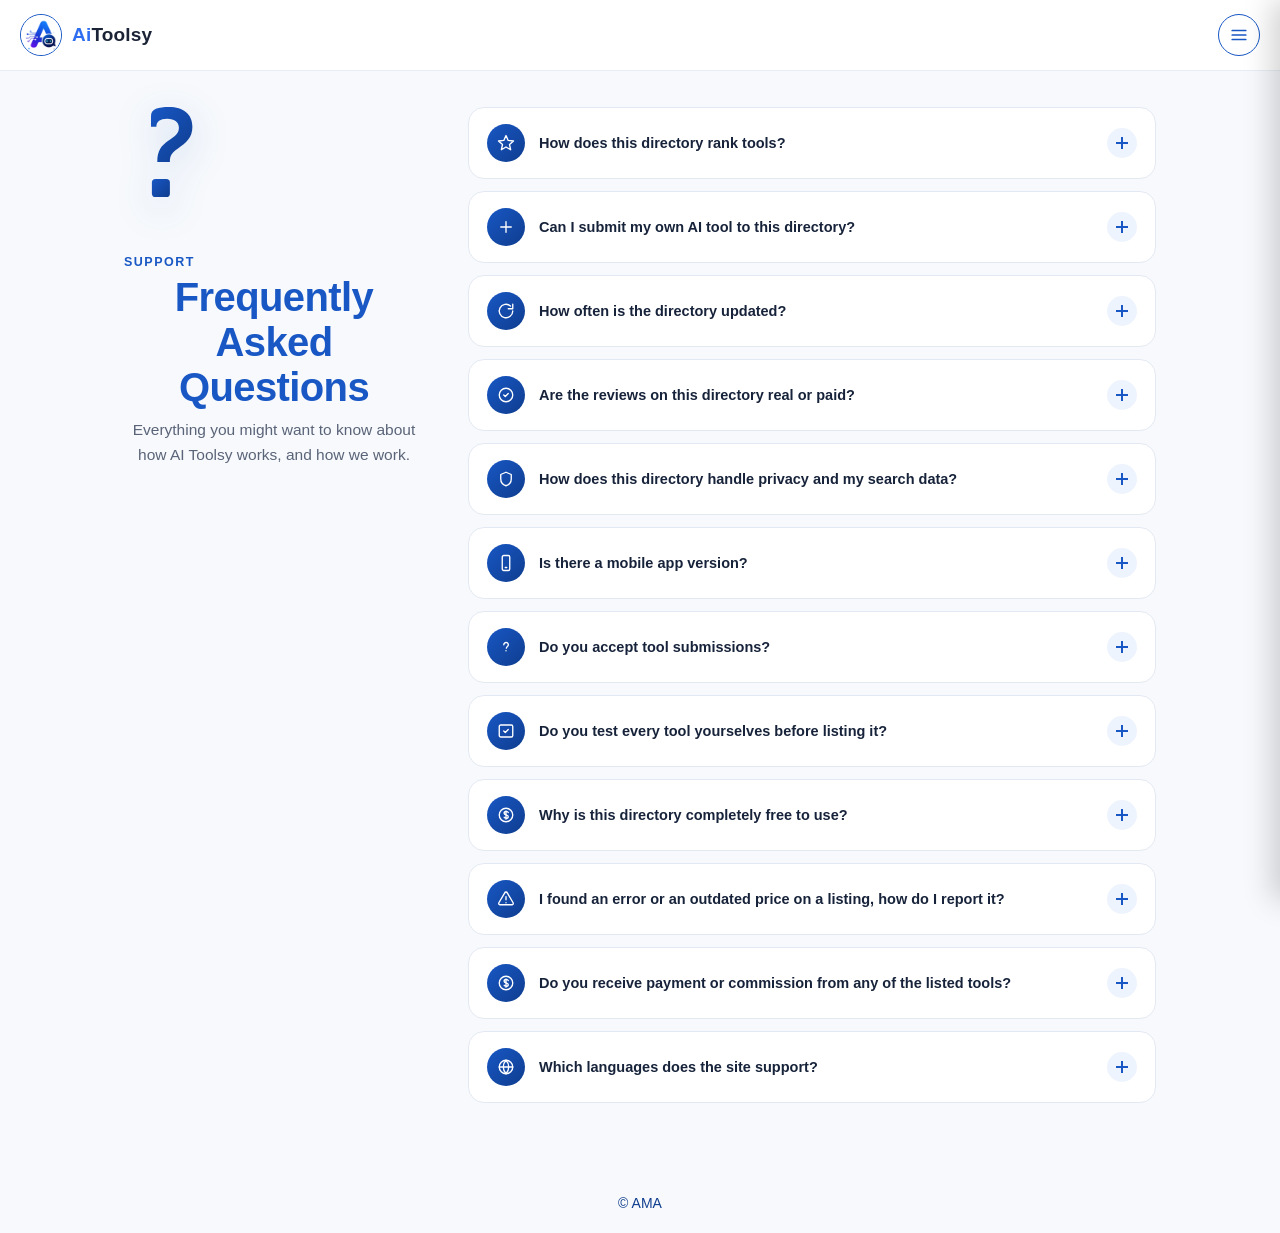
==== faq.html @ fa886125 "." ====
<!DOCTYPE html>
<html lang="en">
<head>
<meta charset="UTF-8" />
<meta name="viewport" content="width=device-width, initial-scale=1.0" />
<title>FAQ / Help Center — AI Toolsy</title>
<link rel="stylesheet" href="assets/nav.css" />
<link rel="stylesheet" href="assets/style.css" />
<link rel="stylesheet" href="assets/pages.css" />
</head>
<body data-current="faq">

  <header class="app-topbar">
    <a href="guide.html" class="brand-lockup">
      <span class="brand-avatar">
        <img src="assets/media/logo-mark.png" alt="AI Toolsy" />
      </span>
      <span class="brand-name"><span class="brand-ai">Ai</span><span class="brand-rest">Toolsy</span></span>
    </a>
    <button id="menu-btn" class="menu-btn" type="button" aria-label="Open menu">
      <svg width="18" height="18" viewBox="0 0 24 24" fill="none" stroke="currentColor" stroke-width="2.3" stroke-linecap="round">
        <line x1="3" y1="6" x2="21" y2="6"></line>
        <line x1="3" y1="12" x2="21" y2="12"></line>
        <line x1="3" y1="18" x2="21" y2="18"></line>
      </svg>
    </button>
  </header>

  <div id="drawer-overlay" class="drawer-overlay" hidden></div>
  <aside id="drawer" class="drawer" hidden>
    <div class="drawer-header">
      <img src="assets/media/logo-mark.png" alt="AI Toolsy" />
      <span class="brand-name"><span class="brand-ai">Ai</span><span class="brand-rest">Toolsy</span></span>
      <button id="drawer-close" class="drawer-close" type="button" aria-label="Close menu">&times;</button>
    </div>

    <button class="drawer-item" data-page="guide" data-i18n="nav.home">
      <svg width="17" height="17" viewBox="0 0 24 24" fill="none" stroke="currentColor" stroke-width="2"><path d="M3 11l9-8 9 8"/><path d="M5 10v10h14V10"/></svg>
      Home
    </button>
    <button class="drawer-item" data-page="blog" data-i18n="nav.blog">
      <svg width="17" height="17" viewBox="0 0 24 24" fill="none" stroke="currentColor" stroke-width="2"><rect x="3" y="4" width="18" height="16" rx="2"/><line x1="7" y1="9" x2="17" y2="9"/><line x1="7" y1="13" x2="17" y2="13"/><line x1="7" y1="17" x2="12" y2="17"/></svg>
      Blog
    </button>
    <button class="drawer-item" data-page="bookmarks" data-i18n="nav.bookmarks">
      <svg width="17" height="17" viewBox="0 0 24 24" fill="none" stroke="currentColor" stroke-width="2"><path d="M6 3h12v18l-6-4-6 4V3z"/></svg>
      Bookmarks
    </button>
    <button class="drawer-item" data-page="faq" data-i18n="nav.faq">
      <svg width="17" height="17" viewBox="0 0 24 24" fill="none" stroke="currentColor" stroke-width="2"><circle cx="12" cy="12" r="9"/><path d="M9.5 9a2.5 2.5 0 0 1 5 0c0 1.7-2.5 1.9-2.5 3.6"/><line x1="12" y1="16.5" x2="12" y2="16.6"/></svg>
      FAQ / Help Center
    </button>

    <button class="drawer-item" data-page="games" data-i18n="nav.games">
      <svg width="17" height="17" viewBox="0 0 24 24" fill="none" stroke="currentColor" stroke-width="2"><rect x="3" y="4" width="18" height="16" rx="2"/><circle cx="8.5" cy="12" r="1.4"/><circle cx="15.5" cy="10" r="1.4"/><circle cx="15.5" cy="14" r="1.4"/></svg>
      Games
    </button>

    <div class="drawer-section">
      <button class="drawer-item" id="lang-toggle" type="button">
        <svg width="17" height="17" viewBox="0 0 24 24" fill="none" stroke="currentColor" stroke-width="2"><circle cx="12" cy="12" r="9"/><line x1="3" y1="12" x2="21" y2="12"/><path d="M12 3c2.5 2.6 4 6 4 9s-1.5 6.4-4 9c-2.5-2.6-4-6-4-9s1.5-6.4 4-9z"/></svg>
        <span data-i18n="nav.languages">Languages</span>
        <span class="plus">+</span>
      </button>
      <div class="drawer-sub" id="lang-list">
        <button class="drawer-sub-item lang-option" data-lang="en">English</button>
        <button class="drawer-sub-item lang-option" data-lang="fr">Français</button>
        <button class="drawer-sub-item lang-option" data-lang="ar">العربية</button>
        <button class="drawer-sub-item lang-option" data-lang="de">Deutsch</button>
        <button class="drawer-sub-item lang-option" data-lang="es">Español</button>
      </div>
    </div>

    <div class="drawer-spacer"></div>

    <div class="drawer-bottom">
      <button class="drawer-item" data-page="about" data-i18n="nav.about">
        <svg width="17" height="17" viewBox="0 0 24 24" fill="none" stroke="currentColor" stroke-width="2"><circle cx="12" cy="12" r="9"/><line x1="12" y1="11" x2="12" y2="16"/><line x1="12" y1="7.5" x2="12" y2="7.6"/></svg>
        About Us
      </button>
      <button class="drawer-item" id="support-toggle" type="button">
        <svg width="17" height="17" viewBox="0 0 24 24" fill="none" stroke="currentColor" stroke-width="2"><path d="M4 13a8 8 0 0 1 16 0"/><path d="M4 13v4a2 2 0 0 0 2 2h1v-6H5a1 1 0 0 0-1 1z"/><path d="M20 13v4a2 2 0 0 1-2 2h-1v-6h1a1 1 0 0 1 1 1z"/></svg>
        <span data-i18n="nav.support">Support</span>
        <span class="plus">+</span>
      </button>
      <div class="drawer-sub" id="support-list">
        <div class="drawer-sub-row">
          <svg viewBox="0 0 24 24" fill="none" stroke="currentColor" stroke-width="2"><rect x="3" y="5" width="18" height="14" rx="2"/><path d="M3 7l9 6 9-6"/></svg>
          <span>Email (to be added)</span>
        </div>
        <div class="drawer-sub-row">
          <svg viewBox="0 0 24 24" fill="none" stroke="currentColor" stroke-width="2"><path d="M15 8h-2a2 2 0 0 0-2 2v2H9v3h2v7h3v-7h2.2L17 13h-3v-1.5c0-.6.4-1 1-1h2V8z"/></svg>
          <span>Facebook (coming soon)</span>
        </div>
        <div class="drawer-sub-row">
          <svg viewBox="0 0 24 24" fill="none" stroke="currentColor" stroke-width="2"><rect x="3" y="3" width="18" height="18" rx="5"/><circle cx="12" cy="12" r="4"/><circle cx="17.2" cy="6.8" r="1"/></svg>
          <span>Instagram (coming soon)</span>
        </div>
        <div class="drawer-sub-row">
          <svg viewBox="0 0 24 24" fill="none" stroke="currentColor" stroke-width="2"><path d="M14 3v10.5a3.5 3.5 0 1 1-3-3.46"/><path d="M14 3c.5 2.5 2.3 4.2 5 4.5"/></svg>
          <span>TikTok (coming soon)</span>
        </div>
      </div>
    </div>
  </aside>

  <div class="page-wrap">
    <div class="content-wrap faq-content-wrap">
      <div class="faq-layout">
        <div class="faq-intro">
          <div class="faq-mark" aria-hidden="true">
            <svg viewBox="0 0 100 140" xmlns="http://www.w3.org/2000/svg">
              <defs>
                <linearGradient id="faqMarkGrad" x1="0" y1="0" x2="1" y2="1">
                  <stop offset="0" stop-color="#1857c4"/>
                  <stop offset="1" stop-color="#0f3d8f"/>
                </linearGradient>
              </defs>
              <path d="M30 10c0-8 8-10 20-10 16 0 26 8 26 22 0 12-7 18-16 24-7 4.5-9 8-9 15h-14c0-12 4-18 13-24 7-4.7 11-8 11-14 0-6-4.5-10-13-10-8 0-12 3-12 9H30Z" fill="url(#faqMarkGrad)"/>
              <rect x="31" y="80" width="20" height="20" rx="4" fill="url(#faqMarkGrad)"/>
            </svg>
          </div>
          <p class="faq-eyebrow">Support</p>
          <h1 class="page-title">Frequently Asked Questions</h1>
          <p class="page-lead">Everything you might want to know about how AI Toolsy works, and how we work.</p>
        </div>
        <div id="faq-list" class="faq-list"></div>
      </div>
    </div>
  </div>

  <footer class="site-footer">
    <span>&copy; AMA</span>
  </footer>

  <script src="assets/faq-data.js"></script>
  <script src="assets/content-translations.js"></script>
  <script src="assets/content-i18n.js"></script>
  <script src="assets/faq.js"></script>
  <script src="assets/i18n.js"></script>
  <script src="assets/nav.js"></script>
  <script src="assets/motion.js"></script>
</body>
</html>
---- assets/nav.css ----
/* ============ Shared page-load fade (see assets/motion.js) ============ */
body {
  opacity: 0;
  transition: opacity .28s ease;
}
html.page-ready body {
  opacity: 1;
}

/* ============ Scroll reveal (see assets/motion.js) ============ */
[data-reveal] {
  opacity: 0;
  transform: translateY(16px);
  transition: opacity .45s ease, transform .45s ease;
}
[data-reveal].reveal-visible {
  opacity: 1;
  transform: translateY(0);
}

/* ============ Shared top bar + side drawer used on every inner page ============ */

.app-topbar {
  position: sticky;
  top: 0;
  z-index: 40;
  display: flex;
  align-items: center;
  justify-content: space-between;
  gap: 12px;
  padding: 14px 20px;
  background: rgba(255, 255, 255, 0.92);
  backdrop-filter: blur(6px);
  border-bottom: 1px solid #E9EDF5;
}

.brand-lockup {
  display: flex;
  align-items: center;
  gap: 10px;
  text-decoration: none;
  flex-shrink: 0;
  min-width: 0;
}

.brand-avatar {
  width: 42px;
  height: 42px;
  border-radius: 50%;
  border: 1.5px solid var(--blue, #1857c4);
  overflow: hidden;
  flex-shrink: 0;
  display: block;
  background: #ffffff;
}

.brand-avatar img {
  width: 100%;
  height: 100%;
  object-fit: cover;
  display: block;
}

.brand-name {
  font-weight: 800;
  font-size: clamp(15px, 3.4vw, 19px);
  letter-spacing: 0.01em;
  white-space: nowrap;
}

.brand-ai { color: #2f6df0; }
.brand-rest { color: #1B2437; }

/* ---------- Title banner (the user's own graphic, sits above the search bar) ---------- */
.guide-title-wrap {
  display: flex;
  justify-content: center;
  align-items: center;
  margin: 0 auto 2px;
}

.title-wrap {
  position: relative;
  display: inline-flex;
  align-items: center;
  justify-content: center;
  padding: 0 12px;
  width: 100%;
}

.app-title-banner {
  display: block;
  width: 100%;
  max-width: 300px;
  height: auto;
}

.app-title-h1-reset {
  margin: 0;
  display: contents;
}

@media (max-width: 640px) {
  .title-wrap { padding: 2px 16px; }
  .app-title-banner { max-width: 250px; }
}

@media (max-width: 420px) {
  .title-wrap { padding: 2px 10px; }
  .app-title-banner { max-width: 195px; }
}

.menu-btn {
  width: 42px;
  height: 42px;
  border-radius: 50%;
  border: 1.5px solid var(--blue, #1857c4);
  background: #ffffff;
  color: var(--blue, #1857c4);
  display: flex;
  align-items: center;
  justify-content: center;
  cursor: pointer;
  flex-shrink: 0;
  transition: background 0.2s ease;
}

.menu-btn:hover {
  background: #eef4ff;
}

/* ---------- Drawer ---------- */
.drawer-overlay {
  position: fixed;
  inset: 0;
  background: rgba(10, 16, 30, 0.4);
  z-index: 49;
  opacity: 0;
  pointer-events: none;
  transition: opacity 0.25s ease;
}

.drawer-overlay.open {
  opacity: 1;
  pointer-events: auto;
}

.drawer {
  position: fixed;
  top: 0;
  right: 0;
  bottom: 0;
  width: min(320px, 84vw);
  background: #ffffff;
  z-index: 50;
  box-shadow: -8px 0 28px rgba(0, 0, 0, 0.18);
  transform: translateX(100%);
  transition: transform 0.3s ease;
  display: flex;
  flex-direction: column;
  overflow-y: auto;
  padding: 18px 0 24px;
}

.drawer.open {
  transform: translateX(0);
}

.drawer-header {
  display: flex;
  align-items: center;
  gap: 10px;
  padding: 4px 20px 16px;
  border-bottom: 1px solid #EDF1F8;
  margin-bottom: 8px;
}

.drawer-header img {
  width: 34px;
  height: 34px;
  border-radius: 50%;
  border: 1.5px solid var(--blue, #1857c4);
  object-fit: cover;
}

.drawer-header span {
  font-weight: 700;
  color: var(--blue, #1857c4);
  font-size: 15px;
}

.drawer-header .brand-name {
  font-size: 16px;
}

.drawer-close {
  margin-left: auto;
  background: none;
  border: none;
  font-size: 22px;
  color: #888;
  cursor: pointer;
  line-height: 1;
}

.drawer-item {
  display: flex;
  align-items: center;
  gap: 10px;
  width: 100%;
  text-align: left;
  padding: 13px 20px;
  border: none;
  background: none;
  font-size: 15px;
  font-weight: 600;
  color: #33404f;
  cursor: pointer;
  font-family: inherit;
  transition: background 0.15s ease, color 0.15s ease;
}

.drawer-item:hover {
  background: #F1F5FC;
}

.drawer-item.active {
  background: #E9F0FC;
  color: var(--blue, #1857c4);
  border-right: 3px solid var(--blue, #1857c4);
}

.drawer-item .chev,
.drawer-item .plus {
  margin-left: auto;
  color: #9aa9c4;
  font-size: 15px;
  transition: transform 0.2s ease;
}

.drawer-section {
  border-top: 1px solid #EDF1F8;
  margin-top: 6px;
  padding-top: 6px;
}

.drawer-sub {
  max-height: 0;
  overflow: hidden;
  transition: max-height 0.25s ease;
  background: #FAFBFE;
}

.drawer-sub.open {
  max-height: 320px;
}

.drawer-sub-item {
  display: flex;
  align-items: center;
  gap: 10px;
  width: 100%;
  text-align: left;
  padding: 11px 20px 11px 44px;
  border: none;
  background: none;
  font-size: 14px;
  color: #4a5768;
  cursor: pointer;
  font-family: inherit;
}

.drawer-sub-item:hover {
  background: #F1F5FC;
}

.drawer-sub-item.active-lang {
  color: var(--blue, #1857c4);
  font-weight: 700;
}

.drawer-sub-row {
  display: flex;
  align-items: center;
  gap: 10px;
  padding: 10px 20px 10px 44px;
  font-size: 13.5px;
  color: #4a5768;
}

.drawer-sub-row svg,
.drawer-sub-row img {
  width: 18px;
  height: 18px;
  flex-shrink: 0;
}

.drawer-spacer {
  flex: 1;
}

.drawer-bottom {
  border-top: 1px solid #EDF1F8;
  padding-top: 6px;
}

/* ---------- Page shell shared by inner pages ---------- */
.page-wrap {
  min-height: calc(100vh - 72px);
  background: #F7F9FC;
}
---- assets/style.css ----
:root {
  --blue: #1857c4;
  --blue-dark: #0f3d8f;
  --cream: #FBF3E3;
  --black: #1a1a1a;
  --white: #ffffff;
}

/* ============ Scroll reveal (see assets/motion.js) ============ */
[data-reveal] {
  opacity: 0;
  transform: translateY(16px);
  transition: opacity .45s ease, transform .45s ease;
}
[data-reveal].reveal-visible {
  opacity: 1;
  transform: translateY(0);
}

* {
  box-sizing: border-box;
}

html, body {
  margin: 0;
  padding: 0;
}

body {
  background: #F7F9FC;
  font-family: -apple-system, BlinkMacSystemFont, "Segoe UI", Roboto, Helvetica, Arial, sans-serif;
  color: var(--black);
  min-height: 100vh;
  display: flex;
  flex-direction: column;
}

/* ---------- Page header (search) ---------- */
.guide-header {
  text-align: center;
  padding: 2px 20px 2px;
}

.guide-lead {
  color: var(--blue);
  font-size: clamp(24px, 4.4vw, 38px);
  font-weight: 800;
  letter-spacing: -0.01em;
  margin: 0 0 4px;
}

/* ---------- Search bar ---------- */
.search-wrap {
  position: relative;
  max-width: 540px;
  margin: 2px auto 0;
  display: flex;
  align-items: center;
}

.search-icon {
  position: absolute;
  left: 8px;
  top: 50%;
  transform: translateY(-50%);
  width: 34px;
  height: 34px;
  border-radius: 50%;
  background: linear-gradient(135deg, var(--blue) 0%, var(--blue-dark) 100%);
  border: none;
  padding: 0;
  color: #ffffff;
  display: flex;
  align-items: center;
  justify-content: center;
  cursor: pointer;
  box-shadow: 0 4px 10px rgba(24, 87, 196, .28);
}

.search-icon svg { width: 16px; height: 16px; }

.search-input {
  width: 100%;
  padding: 15px 20px 15px 54px;
  border: 1.5px solid #E3E8F0;
  border-radius: 999px;
  background: var(--white);
  color: var(--black);
  font-size: 15.5px;
  font-family: inherit;
  outline: none;
  box-shadow: 0 4px 16px rgba(16, 24, 40, .07);
  transition: border-color .2s ease, box-shadow .2s ease;
}

.search-input::placeholder {
  color: #9aa9c4;
}

.search-input:focus {
  border-color: var(--blue);
  box-shadow: 0 8px 24px rgba(24, 87, 196, 0.16);
}

.search-status {
  text-align: center;
  color: var(--blue-dark);
  font-size: 13.5px;
  margin: 14px 0 0;
}

.category-box.search-hidden {
  display: none;
}

.tool-item.search-hidden {
  display: none;
}

/* ---------- Controls row: sort ---------- */
.controls-row {
  display: flex;
  justify-content: flex-end;
  flex: none;
  position: relative;
}

.sort-control {
  position: relative;
}

.sort-btn {
  display: flex;
  align-items: center;
  gap: 9px;
  padding: 10px 18px 10px 14px;
  border: 1.5px solid var(--blue);
  border-radius: 999px;
  background: linear-gradient(180deg, #ffffff 0%, #F5F9FF 100%);
  color: var(--blue);
  font-size: 14px;
  font-weight: 700;
  font-family: inherit;
  cursor: pointer;
  box-shadow: 0 2px 8px rgba(24, 87, 196, .08);
  transition: background .2s ease, transform .2s ease, box-shadow .2s ease, border-color .2s ease;
}

.sort-btn-icon {
  display: flex;
  align-items: center;
  justify-content: center;
  width: 18px;
  height: 18px;
  transition: transform .3s cubic-bezier(.34, 1.56, .64, 1);
}
.sort-btn-icon svg { width: 100%; height: 100%; }

.sort-btn:hover {
  background: linear-gradient(180deg, #ffffff 0%, #EAF1FE 100%);
  box-shadow: 0 6px 16px rgba(24, 87, 196, .18);
  transform: translateY(-1px);
}
.sort-control.open .sort-btn {
  background: var(--blue);
  color: #ffffff;
  box-shadow: 0 6px 18px rgba(24, 87, 196, .32);
}
.sort-control.open .sort-btn-icon { transform: rotate(-90deg); }

.sort-btn .sort-chevron {
  width: 8px;
  height: 8px;
  border-right: 2px solid currentColor;
  border-bottom: 2px solid currentColor;
  transform: rotate(45deg);
  transition: transform 0.25s ease;
  margin-top: -3px;
}

.sort-control.open .sort-btn .sort-chevron {
  transform: rotate(-135deg);
  margin-top: 3px;
}

.sort-dropdown {
  position: absolute;
  top: calc(100% + 10px);
  right: 0;
  min-width: 240px;
  background: rgba(255, 255, 255, .85);
  backdrop-filter: blur(14px);
  border: 1.5px solid #DCE6F8;
  border-radius: 16px;
  box-shadow: 0 20px 44px rgba(16, 24, 40, .18);
  overflow: hidden;
  padding: 6px;
  opacity: 0;
  transform: translateY(-8px) scale(.97);
  pointer-events: none;
  transform-origin: top right;
  transition: opacity 0.2s ease, transform 0.2s cubic-bezier(.22, 1, .36, 1);
  z-index: 20;
}

.sort-control.open .sort-dropdown {
  opacity: 1;
  transform: translateY(0) scale(1);
  pointer-events: auto;
}

.sort-option {
  display: flex;
  align-items: center;
  gap: 10px;
  width: 100%;
  text-align: left;
  padding: 10px 12px;
  border: none;
  border-radius: 10px;
  background: none;
  font-size: 13.5px;
  font-weight: 600;
  font-family: inherit;
  color: #33404f;
  cursor: pointer;
  opacity: 0;
  transform: translateX(8px);
  animation: sortOptionIn .28s ease forwards;
  transition: background .16s ease, color .16s ease;
}
.sort-control.open .sort-option:nth-child(1) { animation-delay: .03s; }
.sort-control.open .sort-option:nth-child(2) { animation-delay: .07s; }
.sort-control.open .sort-option:nth-child(3) { animation-delay: .11s; }
.sort-control.open .sort-option:nth-child(4) { animation-delay: .15s; }
@keyframes sortOptionIn {
  to { opacity: 1; transform: translateX(0); }
}

.sort-option-icon {
  flex: none;
  width: 26px;
  height: 26px;
  border-radius: 8px;
  display: flex;
  align-items: center;
  justify-content: center;
  background: #F0F4FB;
  color: #7A879A;
  transition: background .18s ease, color .18s ease, transform .25s cubic-bezier(.34, 1.56, .64, 1);
}
.sort-option-icon svg { width: 14px; height: 14px; }

.sort-option-check {
  margin-inline-start: auto;
  width: 14px;
  height: 14px;
  flex: none;
  color: var(--blue);
  opacity: 0;
  transform: scale(.5);
  transition: opacity .18s ease, transform .18s cubic-bezier(.34, 1.56, .64, 1);
}
.sort-option-check svg { width: 100%; height: 100%; }

.sort-option:hover {
  background: #F3F8FC;
}
.sort-option:hover .sort-option-icon { transform: scale(1.08) rotate(-6deg); }

.sort-option.active {
  color: var(--blue);
  font-weight: 700;
  background: #E9F0FC;
}
.sort-option.active .sort-option-icon { background: var(--blue); color: #ffffff; }
.sort-option.active .sort-option-check { opacity: 1; transform: scale(1); }

/* ---------- Main / Grid ---------- */
main {
  flex: 1;
  padding: 0 24px 60px;
  max-width: 1180px;
  margin: 0 auto;
  width: 100%;
}

.categories-heading {
  display: flex;
  align-items: flex-end;
  justify-content: space-between;
  flex-wrap: wrap;
  gap: 14px 20px;
  margin: 4px 0 14px;
}

.categories-heading h2 {
  margin: 0;
  background: linear-gradient(120deg, #16213A 0%, var(--blue) 100%);
  -webkit-background-clip: text;
  background-clip: text;
  color: transparent;
  font-size: clamp(22px, 3vw, 29px);
  font-weight: 800;
  letter-spacing: -.02em;
  display: flex;
  align-items: center;
  gap: 12px;
}

.domain-page-title-icon {
  display: flex;
  align-items: center;
  justify-content: center;
  width: 36px;
  height: 36px;
  border-radius: 11px;
  background: linear-gradient(135deg, var(--blue) 0%, var(--blue-dark) 100%);
  color: #ffffff;
  flex: none;
  box-shadow: 0 4px 12px rgba(24, 87, 196, .28);
}

.domain-page-title-icon svg {
  width: 18px;
  height: 18px;
  display: block;
}

.categories-heading p {
  margin: 5px 0 0;
  color: #7A879A;
  font-size: 13.5px;
}

.categories-total {
  color: var(--blue);
  font-size: 13px;
  font-weight: 800;
  white-space: nowrap;
}

/* ---------- Fields (domains) overview ---------- */
.back-btn {
  display: inline-flex;
  align-items: center;
  gap: 8px;
  margin: 4px 0 16px;
  padding: 9px 16px 9px 14px;
  border: 1.5px solid var(--blue);
  border-radius: 999px;
  background: var(--white);
  color: var(--blue);
  font-size: 14px;
  font-weight: 700;
  font-family: inherit;
  cursor: pointer;
  transition: background .18s ease, transform .18s ease;
}
.back-btn:hover { background: #EEF4FD; transform: translateX(-2px); }
.back-btn span { font-size: 16px; line-height: 1; }

.domain-grid {
  display: grid;
  grid-template-columns: repeat(3, minmax(0, 1fr));
  gap: 20px;
}

.domain-card {
  display: flex;
  flex-direction: column;
  align-items: flex-start;
  text-align: left;
  border: 1px solid #E7ECF4;
  border-radius: 18px;
  background: var(--white);
  padding: 26px 24px 24px;
  cursor: pointer;
  font-family: inherit;
  position: relative;
  overflow: hidden;
  box-shadow: 0 1px 2px rgba(16, 24, 40, .04);
  transition: box-shadow .28s ease, border-color .28s ease, transform .3s cubic-bezier(.22, 1, .36, 1);
}

.domain-card::before {
  content: "";
  position: absolute;
  inset: 0 0 auto 0;
  height: 3px;
  background: linear-gradient(90deg, #1857c4, #4fa6ff, #1857c4);
  background-size: 200% 100%;
  opacity: 0;
  transition: opacity .25s ease;
  z-index: 1;
}
.domain-card:hover::before { opacity: 1; animation: accent-sweep 1.6s linear infinite; }

.domain-card::after {
  content: "";
  position: absolute;
  width: 180px; height: 180px;
  right: -70px; top: -80px;
  border-radius: 50%;
  background: radial-gradient(circle, rgba(24, 87, 196, .08) 0%, transparent 70%);
  opacity: 0;
  transition: opacity .3s ease, transform .4s ease;
  pointer-events: none;
}
.domain-card:hover::after { opacity: 1; transform: scale(1.15); }

.domain-card:hover {
  border-color: #C9D7EF;
  box-shadow: 0 18px 36px rgba(16, 24, 40, .1);
  transform: translateY(-5px);
}

.domain-icon-circle {
  display: flex;
  align-items: center;
  justify-content: center;
  width: 50px;
  height: 50px;
  border-radius: 15px;
  background: linear-gradient(135deg, var(--blue) 0%, var(--blue-dark) 100%);
  color: #ffffff;
  margin-bottom: 18px;
  box-shadow: 0 6px 16px rgba(24, 87, 196, .25);
  transition: transform .3s cubic-bezier(.34, 1.56, .64, 1), box-shadow .3s ease;
}

.domain-icon-circle svg {
  width: 23px;
  height: 23px;
  display: block;
}

.domain-card:hover .domain-icon-circle {
  transform: scale(1.08) rotate(-6deg);
  box-shadow: 0 10px 24px rgba(24, 87, 196, .38);
}

.domain-title {
  margin: 0 0 6px;
  color: #16213A;
  font-size: 15.5px;
  font-weight: 700;
  letter-spacing: -.01em;
}

.domain-desc {
  margin: 0;
  color: #6B7688;
  font-size: 12.5px;
  line-height: 1.55;
  max-width: none;
}

/* Category count as a quiet, neutral badge — top-right corner */
.domain-count-chip {
  position: absolute;
  top: 18px;
  right: 18px;
  background: #F3F5F9;
  color: #6B7688;
  font-size: 10.5px;
  font-weight: 700;
  letter-spacing: .01em;
  padding: 3px 9px;
  border-radius: 999px;
  white-space: nowrap;
  transition: background .2s ease, color .2s ease;
}

.domain-card:hover .domain-count-chip {
  background: #EEF3FC;
  color: var(--blue);
}

/* Arrow affordance, bottom-right — fades in and nudges on hover */
.domain-arrow-chip {
  position: absolute;
  right: 20px;
  bottom: 20px;
  display: flex;
  align-items: center;
  justify-content: center;
  color: var(--blue);
  font-size: 15px;
  line-height: 1;
  opacity: 0;
  transform: translateX(-4px);
  transition: opacity .2s ease, transform .2s ease;
}

.domain-card:hover .domain-arrow-chip {
  opacity: 1;
  transform: translateX(0);
}

@media (max-width: 1100px) and (min-width: 761px) {
  .domain-grid { grid-template-columns: repeat(2, minmax(0, 1fr)); }
}

@media (max-width: 760px) {
  .domain-grid { grid-template-columns: repeat(2, minmax(0, 1fr)); gap: 14px; }
  .domain-card { padding: 20px 18px 20px; }
  .domain-icon-circle { width: 42px; height: 42px; border-radius: 10px; margin-bottom: 14px; }
  .domain-icon-circle svg { width: 19px; height: 19px; }
  .domain-title { font-size: 13.5px; }
  .domain-desc { font-size: 11.5px; }
  .domain-count-chip { font-size: 9.5px; padding: 3px 8px; top: 14px; right: 14px; }
  .domain-arrow-chip { right: 16px; bottom: 16px; opacity: .55; transform: none; }
}

@media (max-width: 460px) {
  .domain-card { padding: 16px 14px 16px; }
  .domain-title { font-size: 12.5px; }
  .domain-desc { font-size: 10.5px; }
}

.grid {
  display: grid;
  grid-template-columns: repeat(4, minmax(0, 1fr));
  gap: 22px;
}

.category-box {
  position: relative;
  border-radius: 20px;
  overflow: hidden;
  cursor: pointer;
  display: flex;
  flex-direction: column;
  background: #ffffff;
  border: 1px solid #EAEFF7;
  box-shadow: 0 4px 16px rgba(20, 30, 60, .08);
  transition: box-shadow .3s ease, transform .3s cubic-bezier(.22, 1, .36, 1), border-color .3s ease;
}

.category-box::before {
  content: "";
  position: absolute;
  inset: 0 0 auto 0;
  height: 3px;
  background: linear-gradient(90deg, #1857c4, #4fa6ff, #1857c4);
  background-size: 200% 100%;
  opacity: 0;
  transition: opacity .25s ease;
  z-index: 3;
}

.category-box:hover {
  box-shadow: 0 20px 40px rgba(24, 87, 196, .16);
  border-color: #D7E3F8;
  transform: translateY(-5px);
}

.category-box:hover::before {
  opacity: 1;
  animation: accent-sweep 1.6s linear infinite;
}

@keyframes accent-sweep {
  from { background-position: 0% 0; }
  to { background-position: 200% 0; }
}

.bookmark-btn {
  position: absolute;
  top: 12px;
  right: 12px;
  width: 34px;
  height: 34px;
  border-radius: 50%;
  border: 1px solid rgba(255, 255, 255, .32);
  background: rgba(255, 255, 255, .18);
  backdrop-filter: blur(8px);
  display: flex;
  align-items: center;
  justify-content: center;
  cursor: pointer;
  color: #ffffff;
  z-index: 4;
  transition: background .2s ease, transform .2s ease;
}

.bookmark-btn:hover { background: rgba(255, 255, 255, .3); transform: scale(1.06); }
.bookmark-btn.saved { background: var(--blue); border-color: var(--blue); }
.bookmark-btn svg { width: 15px; height: 15px; }

.category-image-wrap {
  position: relative;
  height: 148px;
  flex: none;
  overflow: hidden;
}

.category-image {
  width: 100%;
  height: 100%;
  object-fit: cover;
  display: block;
  transition: transform .5s ease;
}

.category-box:hover .category-image { transform: scale(1.06); }

.category-image-shade {
  position: absolute;
  inset: 0;
  background: linear-gradient(to top, rgba(4, 10, 24, .55) 0%, rgba(4, 10, 24, 0) 46%);
}

.category-count {
  position: absolute;
  bottom: 12px;
  left: 14px;
  padding: 5px 11px;
  border-radius: 999px;
  background: rgba(10, 16, 32, .55);
  border: 1px solid rgba(255, 255, 255, .3);
  backdrop-filter: blur(8px);
  color: #ffffff;
  font-size: 11px;
  font-weight: 700;
  letter-spacing: .02em;
  z-index: 2;
}

.category-body {
  padding: 14px 16px 16px;
  display: flex;
  flex-direction: column;
  flex: 1;
}

.category-title-row {
  display: flex;
  align-items: flex-start;
  justify-content: space-between;
  gap: 8px;
}

.category-name {
  margin: 0;
  font-size: 16px;
  font-weight: 800;
  color: #16213A;
  line-height: 1.28;
}

.category-chevron {
  flex: none;
  width: 22px;
  height: 22px;
  display: flex;
  align-items: center;
  justify-content: center;
  color: var(--blue);
  margin-top: 2px;
  transition: transform .25s ease;
}
.category-chevron svg { width: 15px; height: 15px; }
.category-box:hover .category-chevron { transform: translateY(2px); }

.category-desc {
  margin: 6px 0 14px;
  color: #6B7690;
  font-size: 11.5px;
  line-height: 1.5;
  display: -webkit-box;
  -webkit-line-clamp: 2;
  -webkit-box-orient: vertical;
  overflow: hidden;
}

.category-explore-btn {
  margin-top: auto;
  align-self: flex-start;
  padding: 0;
  border: none;
  background: transparent;
  color: var(--blue);
  font-weight: 800;
  font-size: 13px;
  font-family: inherit;
  display: flex;
  align-items: center;
  gap: 8px;
  cursor: pointer;
}

.category-explore-label { white-space: nowrap; }

.category-explore-arrow {
  display: flex;
  align-items: center;
  justify-content: center;
  width: 26px;
  height: 26px;
  border-radius: 50%;
  flex: none;
  color: #ffffff;
  background: linear-gradient(135deg, var(--blue) 0%, var(--blue-dark) 100%);
  transition: transform .3s cubic-bezier(.34, 1.56, .64, 1);
}

.category-explore-arrow svg { width: 13px; height: 13px; }

.category-box:hover .category-explore-arrow {
  transform: translateX(3px) rotate(8deg);
}

.tool-item {
  display: flex;
  align-items: center;
  gap: 10px;
  padding: 12px 18px;
  border-bottom: 1px solid #EEF2F8;
}
.tool-item:last-child { border-bottom: none; }

.tool-logo {
  width: 22px;
  height: 22px;
  flex-shrink: 0;
  border-radius: 5px;
  object-fit: contain;
  background: #F3F6FA;
}

.tool-name-btn {
  background: none;
  border: none;
  padding: 0;
  color: var(--black);
  font-size: 14px;
  font-weight: 650;
  cursor: pointer;
  font-family: inherit;
  text-align: left;
}
.tool-name-btn:hover { color: var(--blue); text-decoration: underline; }

.tool-hint {
  display: flex;
  flex-direction: column;
  align-items: flex-end;
  gap: 1px;
  margin-left: auto;
  flex: none;
  cursor: pointer;
}

.tool-hint-arrow {
  color: var(--blue);
  font-size: 14px;
  line-height: 1;
  transition: transform .2s ease, color .2s ease;
}

.tool-hint-label {
  color: #9AA6B8;
  font-size: 9.5px;
  font-weight: 700;
  letter-spacing: .04em;
  text-transform: uppercase;
  transition: color .2s ease;
}

.tool-item:hover .tool-hint-arrow {
  transform: translateX(4px);
  color: var(--blue-dark);
}

.tool-item:hover .tool-hint-label { color: var(--blue); }

@media (max-width: 1100px) and (min-width: 761px) {
  .grid { grid-template-columns: repeat(3, minmax(0, 1fr)); }
}

@media (max-width: 760px) {
  .grid { grid-template-columns: repeat(3, minmax(0, 1fr)); gap: 10px; }
  .category-box { border-radius: 14px; }
  .category-image-wrap { height: 92px; }
  .category-body { padding: 9px 9px 10px; }
  .category-name { font-size: 11px; margin-bottom: 2px; }
  .category-chevron { width: 16px; height: 16px; }
  .category-chevron svg { width: 11px; height: 11px; }
  .category-desc { font-size: 9px; margin: 4px 0 8px; -webkit-line-clamp: 2; }
  .category-explore-btn { font-size: 9.5px; gap: 5px; }
  .category-explore-arrow { width: 20px; height: 20px; }
  .category-explore-arrow svg { width: 11px; height: 11px; }
  .category-count { font-size: 8.5px; padding: 3px 7px; bottom: 8px; left: 8px; }
  .bookmark-btn { width: 24px; height: 24px; top: 8px; right: 8px; }
  .bookmark-btn svg { width: 12px; height: 12px; }
}

@media (max-width: 420px) {
  .category-name { font-size: 10.5px; }
  .category-desc { font-size: 8.5px; }
}

/* ---------- Category detail page (Level 3) ---------- */
.category-hero {
  position: relative;
  width: 100%;
  height: min(54vh, 460px);
  border-radius: 24px;
  overflow: hidden;
  box-shadow: 0 16px 40px rgba(20, 30, 60, .16);
  margin-bottom: 28px;
}

.category-hero-img {
  width: 100%;
  height: 100%;
  object-fit: cover;
  display: block;
}

.category-hero-shade {
  position: absolute;
  inset: 0;
  background: linear-gradient(to top, rgba(4, 10, 24, .88) 0%, rgba(4, 10, 24, .45) 42%, rgba(4, 10, 24, 0) 78%);
}

.category-hero-text {
  position: absolute;
  left: 32px;
  right: 32px;
  bottom: 28px;
  color: #ffffff;
}

.category-hero-text h2 {
  margin: 0 0 8px;
  font-size: clamp(24px, 3.2vw, 36px);
  font-weight: 800;
  letter-spacing: -.01em;
}

.category-hero-text p {
  margin: 0;
  max-width: 640px;
  font-size: 14.5px;
  line-height: 1.6;
  color: rgba(255, 255, 255, .88);
}

.category-hero-bookmark {
  position: absolute;
  top: 20px;
  right: 20px;
  width: 42px;
  height: 42px;
  border-radius: 50%;
  border: 1px solid rgba(255, 255, 255, .32);
  background: rgba(255, 255, 255, .18);
  backdrop-filter: blur(8px);
  color: #ffffff;
  display: flex;
  align-items: center;
  justify-content: center;
  cursor: pointer;
  z-index: 3;
  transition: background .2s ease, transform .2s ease;
}

.category-hero-bookmark:hover { background: rgba(255, 255, 255, .3); transform: scale(1.06); }
.category-hero-bookmark.saved { background: var(--blue); border-color: var(--blue); }
.category-hero-bookmark svg { width: 19px; height: 19px; }

.tool-banners-heading {
  margin: 0 0 16px;
  color: #16213A;
  font-size: 18px;
  font-weight: 800;
  letter-spacing: -.01em;
}

#tool-banners {
  display: grid;
  grid-template-columns: repeat(3, minmax(0, 1fr));
  gap: 18px;
}

#tool-banners {
  display: grid;
  grid-template-columns: repeat(2, minmax(0, 1fr));
  gap: 16px;
}

.tool-banner {
  position: relative;
  display: flex;
  align-items: center;
  gap: 16px;
  padding: 14px 18px 14px 14px;
  border-radius: 20px;
  background: #ffffff;
  border: 2px solid #E1E8F5;
  cursor: pointer;
  box-shadow: 5px 5px 0 0 #EAEFF9, 0 4px 14px rgba(16, 24, 40, .05);
  transition: box-shadow .28s cubic-bezier(.22, 1, .36, 1), transform .28s cubic-bezier(.22, 1, .36, 1), border-color .28s ease;
}

.tool-banner::after {
  content: "";
  position: absolute;
  inset: 0;
  border-radius: inherit;
  box-shadow: 0 0 0 0 rgba(24, 87, 196, 0);
  transition: box-shadow .3s ease;
  pointer-events: none;
}

.tool-banner:hover {
  border-color: var(--blue);
  transform: translate(-3px, -3px);
  box-shadow: 8px 8px 0 0 rgba(24, 87, 196, .22), 0 18px 34px rgba(16, 24, 40, .14);
}
.tool-banner:active { transform: translate(0, 0); box-shadow: 2px 2px 0 0 rgba(24, 87, 196, .22), 0 6px 14px rgba(16, 24, 40, .1); }
.tool-banner:hover::after { box-shadow: 0 0 0 3px rgba(24, 87, 196, .10); }

.tool-banner-media {
  flex: none;
  width: 64px;
  height: 64px;
  border-radius: 16px;
  background: #F3F6FB;
  display: flex;
  align-items: center;
  justify-content: center;
  overflow: hidden;
  border: 1.5px solid #E1E8F5;
  box-shadow: inset 0 -3px 0 rgba(16, 24, 40, .05), inset 0 1px 0 rgba(255, 255, 255, .9), 0 3px 8px rgba(16, 24, 40, .07);
  transition: transform .3s cubic-bezier(.34, 1.56, .64, 1), box-shadow .3s ease;
}
.tool-banner:hover .tool-banner-media {
  transform: scale(1.06) rotate(-3deg) translateZ(0);
  box-shadow: inset 0 -3px 0 rgba(16, 24, 40, .05), inset 0 1px 0 rgba(255, 255, 255, .9), 0 8px 16px rgba(24, 87, 196, .18);
}

.tool-banner-media img {
  width: 38px;
  height: 38px;
  object-fit: contain;
  border-radius: 8px;
}

.tool-banner-copy { min-width: 0; flex: 1; }

.tool-banner-name {
  margin: 0 0 4px;
  color: #16213A;
  font-size: 15px;
  font-weight: 800;
  letter-spacing: -.005em;
}

.tool-banner-desc {
  margin: 0;
  color: #6B7690;
  font-size: 12px;
  line-height: 1.5;
  display: -webkit-box;
  -webkit-line-clamp: 2;
  -webkit-box-orient: vertical;
  overflow: hidden;
}

.tool-banner-arrow {
  flex: none;
  width: 38px;
  height: 38px;
  border-radius: 50%;
  display: flex;
  align-items: center;
  justify-content: center;
  color: var(--blue);
  background: #EEF3FC;
  box-shadow: inset 0 -2px 0 rgba(16, 24, 40, .05), inset 0 1px 0 rgba(255, 255, 255, .8);
  transition: background .25s ease, color .25s ease, transform .3s cubic-bezier(.34, 1.56, .64, 1), box-shadow .25s ease;
}
.tool-banner-arrow svg { width: 16px; height: 16px; }
.tool-banner:hover .tool-banner-arrow {
  background: linear-gradient(135deg, var(--blue) 0%, var(--blue-dark) 100%);
  color: #ffffff;
  box-shadow: 0 4px 10px rgba(24, 87, 196, .35);
  transform: translateX(3px) rotate(8deg);
}

@media (max-width: 900px) and (min-width: 761px) {
  #tool-banners { grid-template-columns: repeat(2, minmax(0, 1fr)); }
}

@media (max-width: 760px) {
  .category-hero { height: 260px; border-radius: 18px; margin-bottom: 20px; }
  .category-hero-text { left: 18px; right: 18px; bottom: 16px; }
  .category-hero-text p { font-size: 12.5px; -webkit-line-clamp: 2; display: -webkit-box; -webkit-box-orient: vertical; overflow: hidden; }
  .category-hero-bookmark { width: 36px; height: 36px; top: 14px; right: 14px; }
  .tool-banners-heading { font-size: 15px; margin-bottom: 12px; }
  #tool-banners { grid-template-columns: 1fr; gap: 10px; }
  .tool-banner { padding: 10px 12px; gap: 12px; border-radius: 16px; }
  .tool-banner-media { width: 50px; height: 50px; border-radius: 13px; }
  .tool-banner-media img { width: 30px; height: 30px; }
  .tool-banner-name { font-size: 13px; }
  .tool-banner-desc { font-size: 10.5px; }
  .tool-banner-arrow { width: 32px; height: 32px; }
  .tool-banner-arrow svg { width: 14px; height: 14px; }
}

/* ---------- Footer ---------- */
.site-footer {
  text-align: center;
  padding: 22px;
  font-size: 14px;
  color: var(--blue-dark);
}
---- assets/pages.css ----
/* ============ Shared styles for Blog / FAQ / About / Bookmarks ============ */

.content-wrap {
  max-width: 900px;
  margin: 0 auto;
  padding: 36px 24px 70px;
}

.page-title {
  color: var(--blue, #1857c4);
  font-size: clamp(26px, 4.6vw, 40px);
  font-weight: 800;
  letter-spacing: -0.015em;
  margin: 0 0 8px;
  text-align: center;
}

.page-lead {
  text-align: center;
  color: #5a6478;
  font-size: 15.5px;
  max-width: 560px;
  margin: 0 auto 36px;
  line-height: 1.6;
}

/* ---------- Blog ---------- */
.blog-grid {
  display: grid;
  grid-template-columns: repeat(auto-fill, minmax(260px, 1fr));
  gap: 22px;
}

.blog-card {
  background: #ffffff;
  border: 1.5px solid #E3E9F2;
  border-radius: 16px;
  overflow: hidden;
  display: flex;
  flex-direction: column;
  transition: box-shadow 0.2s ease, border-color 0.2s ease;
}

.blog-card:hover {
  border-color: var(--blue, #1857c4);
  box-shadow: 0 8px 22px rgba(24, 87, 196, 0.14);
}

.blog-thumb {
  height: 130px;
  display: flex;
  align-items: center;
  justify-content: center;
  color: #ffffff;
  font-weight: 800;
  font-size: 13px;
  letter-spacing: 0.04em;
  text-transform: uppercase;
  text-align: center;
  padding: 10px;
  position: relative;
  overflow: hidden;
}

/* Faint decorative circuitry echoing the brand mark, sitting behind each
   article's icon so the thumb reads as an illustration, not a flat swatch. */
.blog-thumb::before {
  content: "";
  position: absolute;
  inset: 0;
  background-image: radial-gradient(circle at 18% 22%, rgba(255, 255, 255, 0.16) 0, rgba(255, 255, 255, 0.16) 2px, transparent 2.5px),
    radial-gradient(circle at 82% 78%, rgba(255, 255, 255, 0.14) 0, rgba(255, 255, 255, 0.14) 2px, transparent 2.5px),
    radial-gradient(circle at 85% 20%, rgba(255, 255, 255, 0.1) 0, rgba(255, 255, 255, 0.1) 1.5px, transparent 2px);
}

.blog-thumb-icon {
  position: relative;
  z-index: 1;
  width: 58px;
  height: 58px;
  filter: drop-shadow(0 2px 6px rgba(0, 0, 0, 0.18));
}

.blog-thumb-icon svg {
  width: 100%;
  height: 100%;
  display: block;
}

.blog-thumb-icon svg path,
.blog-thumb-icon svg circle,
.blog-thumb-icon svg rect,
.blog-thumb-icon svg line {
  fill: none;
  stroke: #ffffff;
  stroke-width: 2.6;
  stroke-linecap: round;
  stroke-linejoin: round;
}

.blog-card-body {
  padding: 16px 18px 20px;
  display: flex;
  flex-direction: column;
  gap: 8px;
  flex: 1;
}

.blog-tag {
  font-size: 11.5px;
  font-weight: 700;
  color: var(--blue, #1857c4);
  text-transform: uppercase;
  letter-spacing: 0.04em;
}

.blog-title-btn {
  background: none;
  border: none;
  padding: 0;
  text-align: left;
  font-family: inherit;
  font-size: 16px;
  font-weight: 700;
  color: #17233a;
  cursor: pointer;
  line-height: 1.35;
}

.blog-title-btn:hover {
  text-decoration: underline;
  color: var(--blue, #1857c4);
}

.blog-teaser {
  font-size: 13.5px;
  color: #64708a;
  line-height: 1.55;
  margin: 0;
  flex: 1;
}

.blog-readmore {
  margin-top: auto;
  font-size: 12.5px;
  font-weight: 700;
  color: #9aa9c4;
}

/* ---------- Article reader modal (blog) ---------- */
.article-overlay {
  position: fixed;
  inset: 0;
  background: rgba(15, 20, 35, 0.5);
  display: flex;
  align-items: flex-start;
  justify-content: center;
  padding: 40px 20px;
  overflow-y: auto;
  z-index: 100;
}

.article-overlay[hidden] {
  display: none;
}

.article-modal {
  background: #ffffff;
  border-radius: 16px;
  max-width: 680px;
  width: 100%;
  padding: 36px;
  position: relative;
  margin-bottom: 40px;
}

.article-close {
  position: absolute;
  top: 14px;
  right: 16px;
  background: none;
  border: none;
  font-size: 26px;
  line-height: 1;
  cursor: pointer;
  color: #888;
}

.article-close:hover {
  color: #17233a;
}

.article-tag {
  font-size: 12px;
  font-weight: 700;
  color: var(--blue, #1857c4);
  text-transform: uppercase;
  letter-spacing: 0.04em;
  margin-bottom: 10px;
}

.article-title {
  font-size: clamp(20px, 3.4vw, 28px);
  font-weight: 800;
  color: #17233a;
  margin: 0 0 18px;
  line-height: 1.3;
}

.article-body p {
  font-size: 15px;
  line-height: 1.75;
  color: #33404f;
  margin: 0 0 16px;
}

/* ---------- FAQ ---------- */
.faq-content-wrap { max-width: 1080px; }

.faq-layout {
  display: grid;
  grid-template-columns: 300px 1fr;
  gap: 44px;
  align-items: start;
}

.faq-intro {
  position: sticky;
  top: 90px;
}

.faq-mark {
  width: 90px;
  margin-bottom: 18px;
  filter: drop-shadow(0 10px 18px rgba(24, 87, 196, .18));
}

.faq-eyebrow {
  margin: 0 0 6px;
  color: var(--blue, #1857c4);
  font-size: 12.5px;
  font-weight: 800;
  letter-spacing: .12em;
  text-transform: uppercase;
}

.faq-list {
  display: flex;
  flex-direction: column;
  gap: 12px;
}

.faq-item {
  background: #ffffff;
  border: 1.5px solid #E3E9F2;
  border-radius: 16px;
  overflow: hidden;
  transition: border-color .2s ease, box-shadow .2s ease;
}

.faq-item.open { border-color: #C9D7EF; box-shadow: 0 8px 20px rgba(16, 24, 40, .07); }

.faq-question {
  width: 100%;
  display: flex;
  align-items: center;
  gap: 14px;
  padding: 16px 18px;
  background: none;
  border: none;
  font-family: inherit;
  font-size: 14.5px;
  font-weight: 700;
  color: #17233a;
  text-align: left;
  cursor: pointer;
}

.faq-icon {
  flex: none;
  width: 38px;
  height: 38px;
  border-radius: 50%;
  background: linear-gradient(135deg, var(--blue, #1857c4), var(--blue-dark, #0f3d8f));
  color: #ffffff;
  display: flex;
  align-items: center;
  justify-content: center;
}
.faq-icon svg { width: 18px; height: 18px; }

.faq-question-text { flex: 1; min-width: 0; }

.faq-toggle {
  flex: none;
  width: 30px;
  height: 30px;
  border-radius: 50%;
  background: #EEF4FD;
  color: var(--blue, #1857c4);
  position: relative;
  transition: background .2s ease, transform .2s ease;
}
.faq-toggle::before, .faq-toggle::after {
  content: "";
  position: absolute;
  top: 50%; left: 50%;
  background: currentColor;
  transition: transform .2s ease;
}
.faq-toggle::before { width: 12px; height: 2px; transform: translate(-50%, -50%); }
.faq-toggle::after { width: 2px; height: 12px; transform: translate(-50%, -50%); }
.faq-item.open .faq-toggle { background: var(--blue, #1857c4); color: #fff; }
.faq-item.open .faq-toggle::after { transform: translate(-50%, -50%) rotate(90deg) scaleY(0); }

.faq-answer {
  max-height: 0;
  overflow: hidden;
  transition: max-height 0.25s ease;
}

.faq-answer-inner {
  padding: 0 18px 18px 70px;
  font-size: 14px;
  line-height: 1.7;
  color: #4a5768;
}

@media (max-width: 820px) {
  .faq-layout { grid-template-columns: 1fr; gap: 22px; }
  .faq-intro { position: static; text-align: center; }
  .faq-mark { margin: 0 auto 14px; width: 66px; }
  .faq-answer-inner { padding-left: 18px; }
}

/* ---------- About ---------- */
.about-article p {
  font-size: 15.5px;
  line-height: 1.8;
  color: #33404f;
  margin: 0 0 18px;
}

.about-article h2 {
  font-size: 19px;
  color: #17233a;
  margin: 30px 0 12px;
}

/* ---------- Bookmarks ---------- */
.bookmarks-empty {
  text-align: center;
  color: #7c8798;
  font-size: 15px;
  padding: 60px 20px;
}

.bookmarks-empty a {
  color: var(--blue, #1857c4);
  font-weight: 700;
  text-decoration: none;
}

.bookmarks-empty a:hover {
  text-decoration: underline;
}

@media (max-width: 480px) {
  .content-wrap {
    padding: 26px 18px 60px;
  }
}
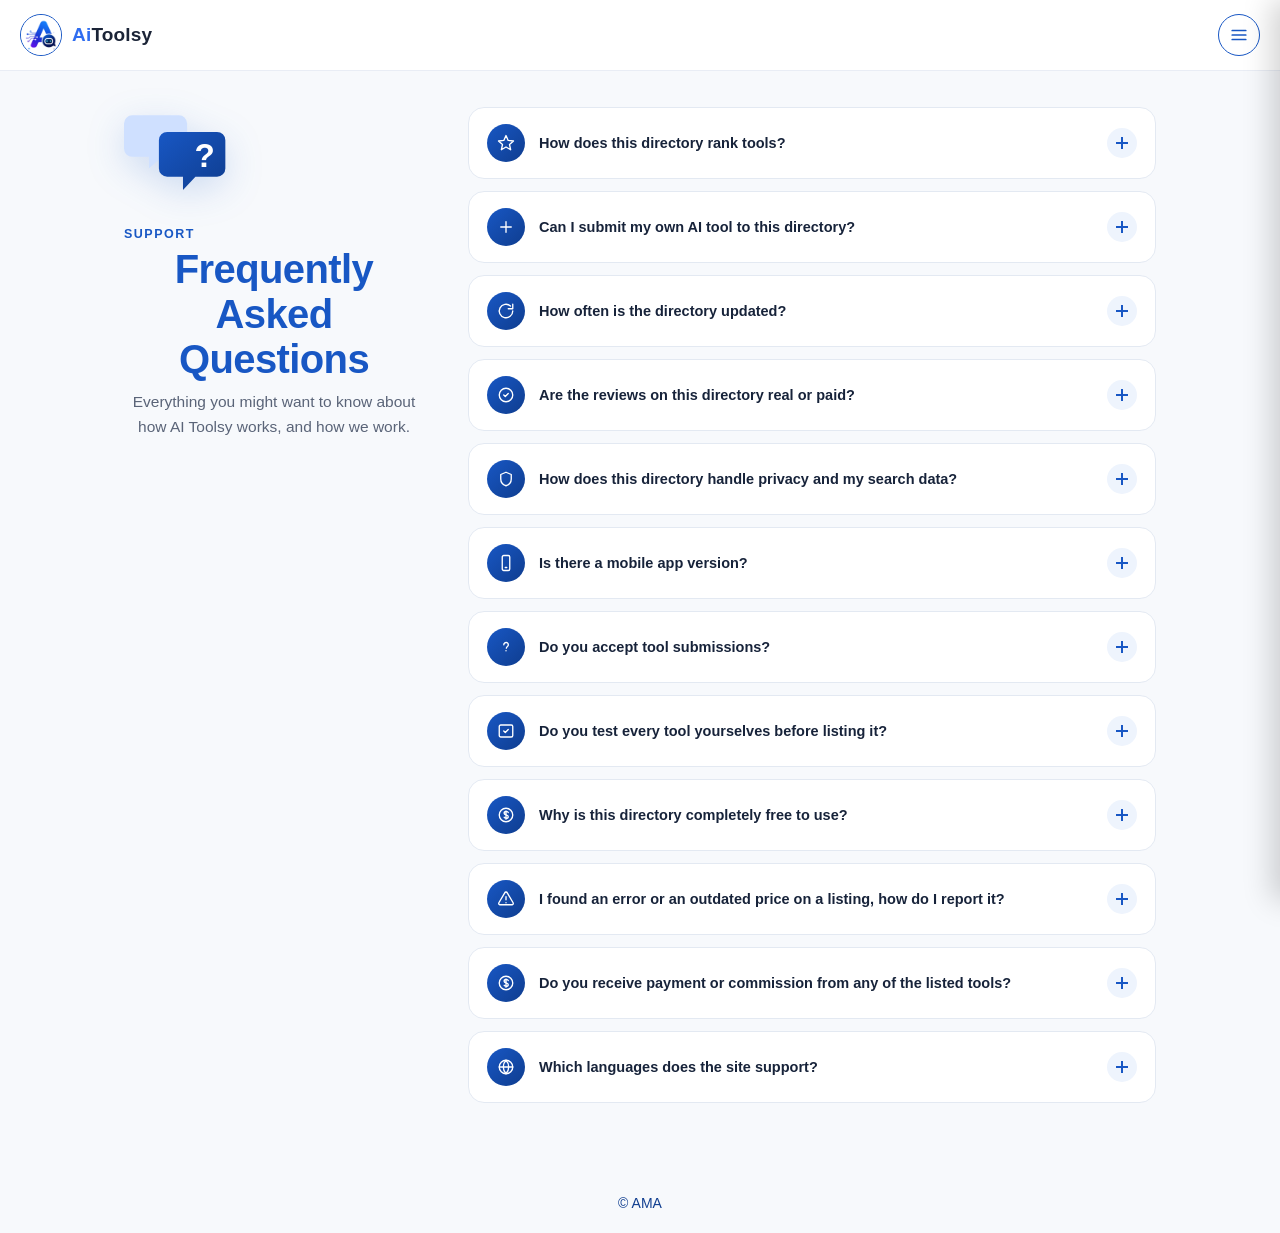
==== commit 213197f7: "update" ====
--- a/faq.html
+++ b/faq.html
@@ -109,15 +109,16 @@
       <div class="faq-layout">
         <div class="faq-intro">
           <div class="faq-mark" aria-hidden="true">
-            <svg viewBox="0 0 100 140" xmlns="http://www.w3.org/2000/svg">
+            <svg viewBox="0 0 130 118" xmlns="http://www.w3.org/2000/svg">
               <defs>
                 <linearGradient id="faqMarkGrad" x1="0" y1="0" x2="1" y2="1">
                   <stop offset="0" stop-color="#1857c4"/>
                   <stop offset="1" stop-color="#0f3d8f"/>
                 </linearGradient>
               </defs>
-              <path d="M30 10c0-8 8-10 20-10 16 0 26 8 26 22 0 12-7 18-16 24-7 4.5-9 8-9 15h-14c0-12 4-18 13-24 7-4.7 11-8 11-14 0-6-4.5-10-13-10-8 0-12 3-12 9H30Z" fill="url(#faqMarkGrad)"/>
-              <rect x="31" y="80" width="20" height="20" rx="4" fill="url(#faqMarkGrad)"/>
+              <path d="M8 10h56a10 10 0 0 1 10 10v30a10 10 0 0 1-10 10H44l-16 14v-14H8A10 10 0 0 1-2 50V20A10 10 0 0 1 8 10Z" fill="#CFE0FF" transform="translate(2,0)"/>
+              <path d="M52 30h60a10 10 0 0 1 10 10v34a10 10 0 0 1-10 10H86l-15 16v-16H52a10 10 0 0 1-10-10V40a10 10 0 0 1 10-10Z" fill="url(#faqMarkGrad)"/>
+              <text x="97" y="72" font-family="sans-serif" font-weight="800" font-size="40" fill="#ffffff" text-anchor="middle">?</text>
             </svg>
           </div>
           <p class="faq-eyebrow">Support</p>
--- a/assets/style.css
+++ b/assets/style.css
@@ -290,8 +290,8 @@
   align-items: flex-end;
   justify-content: space-between;
   flex-wrap: wrap;
-  gap: 14px 20px;
-  margin: 4px 0 14px;
+  gap: 22px 20px;
+  margin: 22px 0 14px;
 }
 
 .categories-heading h2 {
@@ -327,6 +327,22 @@
   display: block;
 }
 
+/* The top-level "Explore by Field" heading needs its own icon treatment —
+   it previously reused the same tile look as the field/category icons
+   right below it, which made it blend in instead of reading as a label. */
+.explore-field-icon {
+  display: flex;
+  align-items: center;
+  justify-content: center;
+  flex: none;
+  color: #16213A;
+}
+.explore-field-icon svg {
+  width: 30px;
+  height: 30px;
+  display: block;
+}
+
 .categories-heading p {
   margin: 5px 0 0;
   color: #7A879A;
@@ -344,9 +360,9 @@
 .back-btn {
   display: inline-flex;
   align-items: center;
-  gap: 8px;
+  gap: 10px;
   margin: 4px 0 16px;
-  padding: 9px 16px 9px 14px;
+  padding: 8px 18px 8px 8px;
   border: 1.5px solid var(--blue);
   border-radius: 999px;
   background: var(--white);
@@ -355,10 +371,28 @@
   font-weight: 700;
   font-family: inherit;
   cursor: pointer;
-  transition: background .18s ease, transform .18s ease;
-}
-.back-btn:hover { background: #EEF4FD; transform: translateX(-2px); }
-.back-btn span { font-size: 16px; line-height: 1; }
+  transition: background .2s ease, transform .22s cubic-bezier(.22,1,.36,1), box-shadow .22s ease, border-color .2s ease;
+}
+.back-btn:hover {
+  background: #EEF4FD;
+  border-color: var(--blue-dark);
+  transform: translateX(-3px);
+  box-shadow: 0 6px 16px rgba(24,87,196,.16);
+}
+.back-btn-arrow {
+  display: flex;
+  align-items: center;
+  justify-content: center;
+  width: 24px;
+  height: 24px;
+  border-radius: 50%;
+  flex: none;
+  background: linear-gradient(135deg, var(--blue) 0%, var(--blue-dark) 100%);
+  color: #fff;
+  transition: transform .22s cubic-bezier(.34,1.56,.64,1);
+}
+.back-btn-arrow svg { width: 13px; height: 13px; }
+.back-btn:hover .back-btn-arrow { transform: translateX(-2px); }
 
 .domain-grid {
   display: grid;
@@ -517,6 +551,27 @@
   .domain-card { padding: 16px 14px 16px; }
   .domain-title { font-size: 12.5px; }
   .domain-desc { font-size: 10.5px; }
+}
+
+@media (max-width: 520px) {
+  /* Anchor the dropdown to the button's LEFT edge instead of its right
+     edge — the sort button sits near the left side of the screen on
+     mobile, so a right-anchored dropdown ran off the left edge. */
+  .sort-dropdown {
+    left: 0;
+    right: auto;
+    transform-origin: top left;
+    min-width: min(260px, calc(100vw - 32px));
+    /* More see-through on a small screen: the category cards behind it
+       stay faintly visible instead of getting fully blocked out. */
+    background: rgba(255, 255, 255, .58);
+    backdrop-filter: blur(20px) saturate(1.4);
+    -webkit-backdrop-filter: blur(20px) saturate(1.4);
+    border-color: rgba(255, 255, 255, .7);
+  }
+  .sort-option { background: rgba(255, 255, 255, .35); margin-bottom: 3px; }
+  .sort-option:hover, .sort-option:active { background: rgba(255, 255, 255, .65); }
+  .sort-option.active { background: rgba(24, 87, 196, .16); }
 }
 
 .grid {
--- a/assets/pages.css
+++ b/assets/pages.css
@@ -230,7 +230,7 @@
 }
 
 .faq-mark {
-  width: 90px;
+  width: 108px;
   margin-bottom: 18px;
   filter: drop-shadow(0 10px 18px rgba(24, 87, 196, .18));
 }
@@ -324,6 +324,7 @@
   font-size: 14px;
   line-height: 1.7;
   color: #4a5768;
+  white-space: pre-line;
 }
 
 @media (max-width: 820px) {
